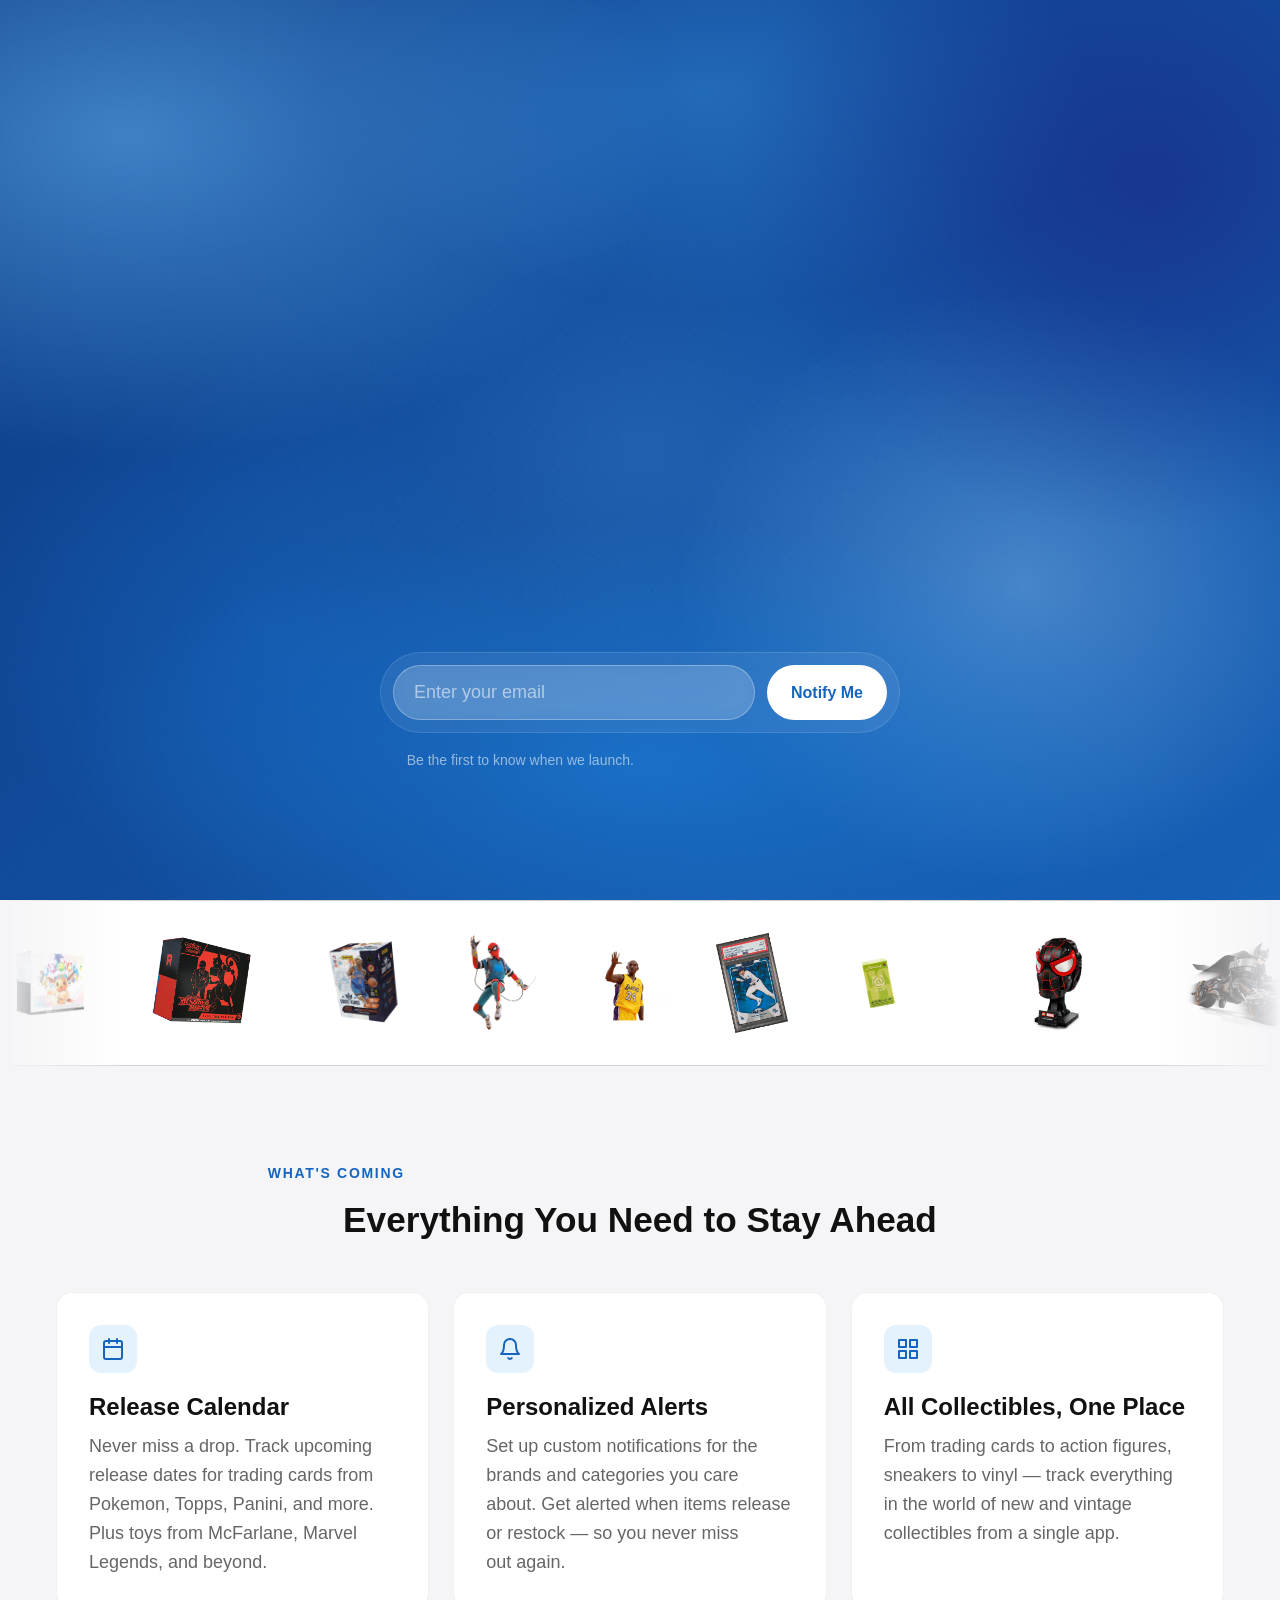
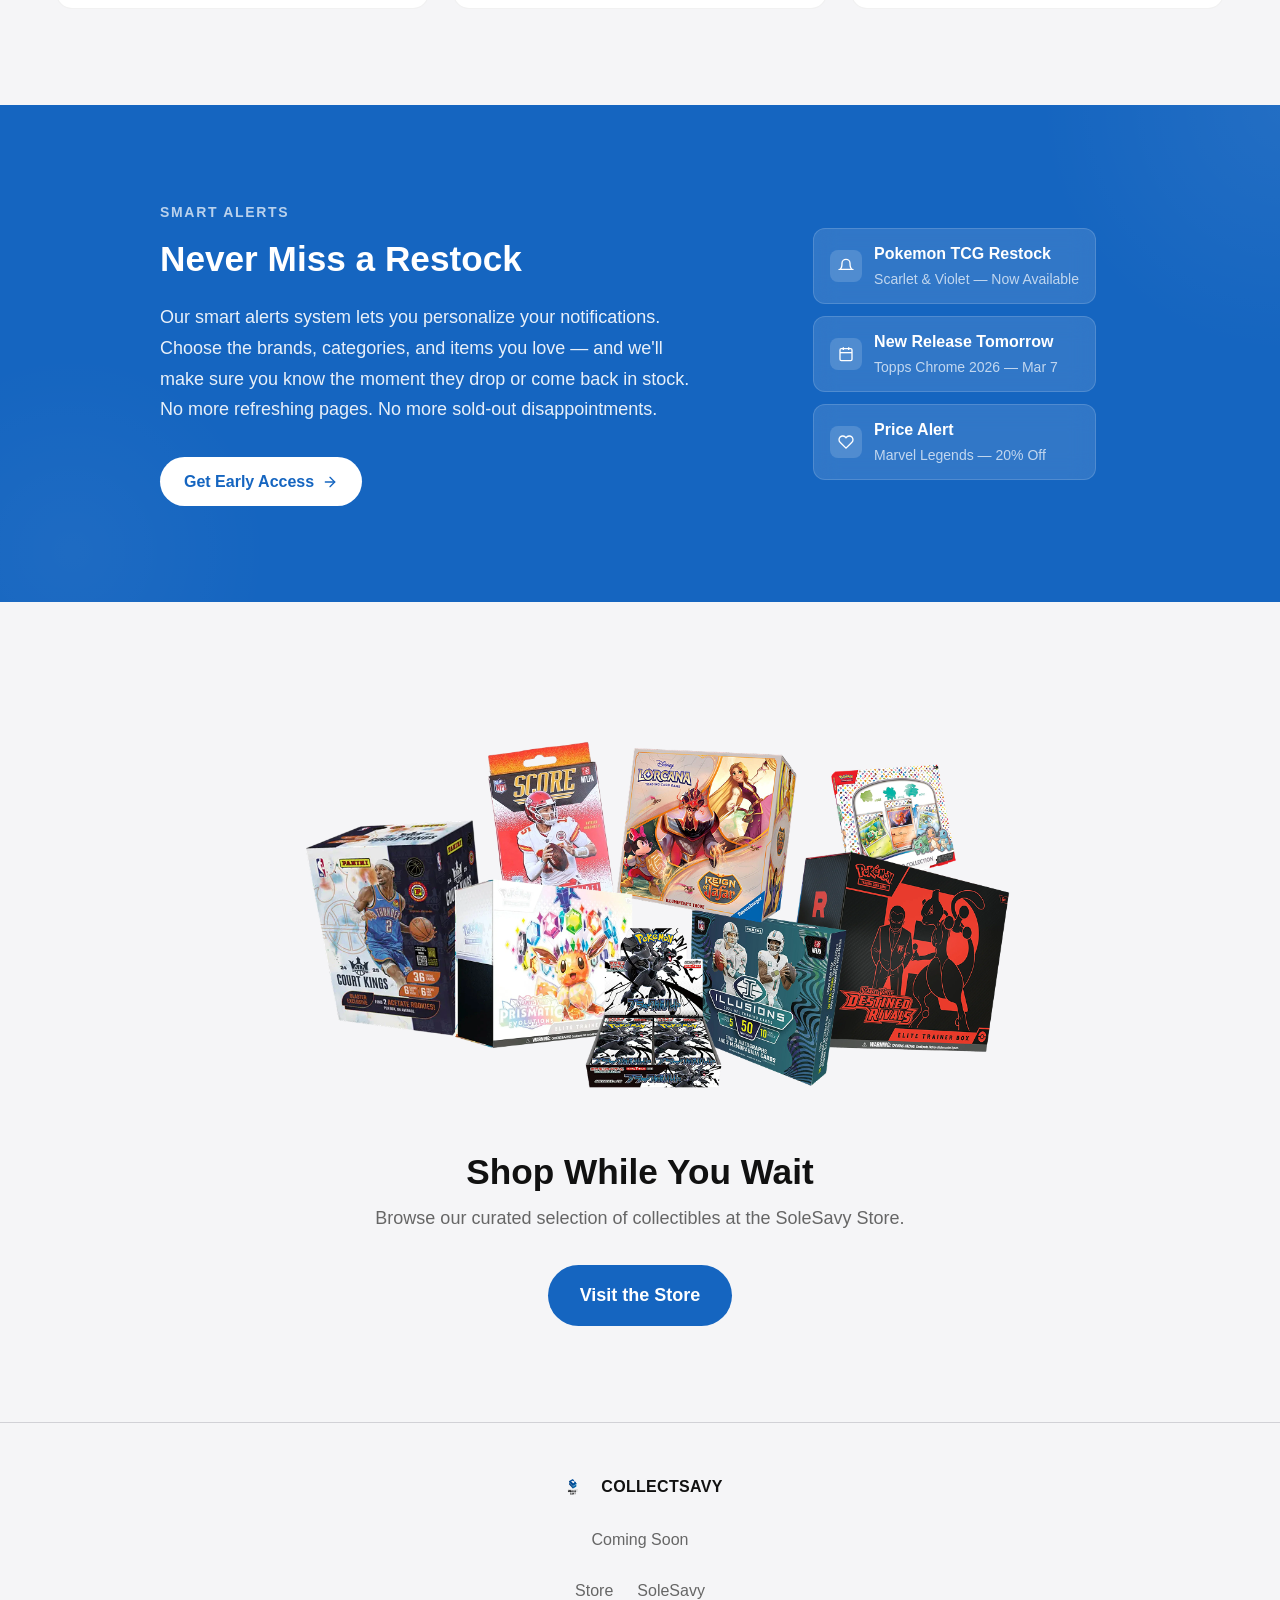
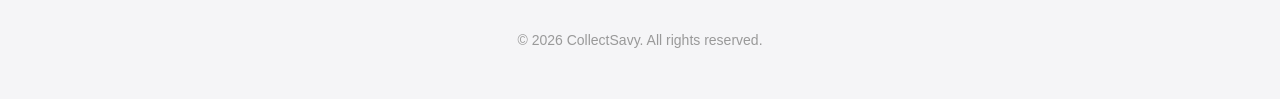
==== index.html @ 269f860b "Add files via upload" ====
<!DOCTYPE html>
<html lang="en">
<head>
<meta charset="UTF-8">
<meta name="viewport" content="width=device-width, initial-scale=1.0">
<title>CollectSavy — The Collectibles App You've Been Waiting For</title>
<meta name="description" content="Track release dates. Get restock alerts. Never miss a drop. CollectSavy is coming soon — the ultimate app for Pokemon cards, sports cards, toys, and more.">
<meta property="og:title" content="CollectSavy — Coming Soon">
<meta property="og:description" content="Track release dates. Get restock alerts. Never miss a drop. The collectibles app you've been waiting for.">
<meta property="og:type" content="website">

<!-- Fonts: Clash Display (display) + Satoshi (body) from Fontshare -->
<link href="https://api.fontshare.com/v2/css?f[]=clash-display@400,500,600,700&f[]=satoshi@300,400,500,700&display=swap" rel="stylesheet">

<!-- Stylesheets -->
<link rel="stylesheet" href="./base.css">
<link rel="stylesheet" href="./style.css">
</head>
<body>
  <!-- Skip Link -->
  <a href="#main-content" class="skip-link">Skip to main content</a>

  <!-- HEADER / NAV -->
  <header class="site-header" role="banner">
    <div class="site-header__inner">
      <a href="#" class="site-header__logo" aria-label="CollectSavy Home">
        <img src="./assets/logo.png" alt="CollectSavy logo — a 3D isometric cube in blue tones" width="40" height="40">
        <span class="site-header__logo-text">CollectSavy</span>
      </a>
      <nav class="site-header__nav" aria-label="Main navigation">
        <a href="https://store.solesavy.com" target="_blank" rel="noopener noreferrer" class="site-header__link">Shop</a>
        <!-- Dark mode toggle (hidden for now)
        <button class="theme-toggle" data-theme-toggle aria-label="Switch to dark mode">
          <svg width="20" height="20" viewBox="0 0 24 24" fill="none" stroke="currentColor" stroke-width="2"><path d="M21 12.79A9 9 0 1 1 11.21 3 7 7 0 0 0 21 12.79z"/></svg>
        </button>
        -->
      </nav>
    </div>
  </header>

  <main id="main-content">

    <!-- HERO SECTION -->
    <section class="hero" id="hero">
      <div class="hero__bg" aria-hidden="true"></div>
      <div class="hero__grid" aria-hidden="true"></div>

      <div class="hero__content">
        <!-- Notification alert -->
        <div class="hero__notif fade-in">
          <div class="hero__notif-icon" aria-hidden="true">
            <svg viewBox="0 0 24 24" fill="none" stroke="currentColor" stroke-width="2" stroke-linecap="round" stroke-linejoin="round"><path d="M18 8A6 6 0 0 0 6 8c0 7-3 9-3 9h18s-3-2-3-9"/><path d="M13.73 21a2 2 0 0 1-3.46 0"/></svg>
          </div>
          <div class="hero__notif-text">
            <span class="hero__notif-label">Restock Alert</span>
            <span class="hero__notif-msg">Restock: Prismatic Elite Trainer Box - $69.99</span>
          </div>
        </div>

        <img src="./assets/collecticon-white.png" alt="CollectSavy" class="hero__logo fade-in">
        <h1 class="hero__title fade-in">The Collectibles App You've Been Waiting For</h1>
        <p class="hero__subtitle fade-in">Track release dates. Get restock alerts. Never miss a drop. CollectSavy is coming soon.</p>

        <div class="hero__form-wrapper">
          <form id="signup-form" class="hero__form" method="POST" action="https://solesavy.activehosted.com/proc.php" novalidate>
            <input type="hidden" name="u" value="69AB321D6FF3D">
            <input type="hidden" name="f" value="105">
            <input type="hidden" name="s">
            <input type="hidden" name="c" value="0">
            <input type="hidden" name="m" value="0">
            <input type="hidden" name="act" value="sub">
            <input type="hidden" name="v" value="2">
            <input type="hidden" name="or" value="d41d193e-789c-421d-a49d-321ea3308400">
            <label for="email-input" class="sr-only">Email address</label>
            <input
              type="text"
              id="email-input"
              name="email"
              class="hero__input"
              placeholder="Enter your email"
              required
              autocomplete="email"
              aria-describedby="email-error"
            >
            <button type="submit" class="btn btn--primary">Notify Me</button>
          </form>
        </div>

        <div class="hero__error" id="email-error" role="alert" aria-live="polite"></div>
        <div class="hero__success" role="status" aria-live="polite">You're on the list! We'll let you know when CollectSavy launches.</div>

        <p class="hero__note">Be the first to know when we launch.</p>
      </div>
    </section>

    <!-- PRODUCT MARQUEE -->
    <div class="marquee" aria-hidden="true">
      <div class="marquee__track">
        <img src="./assets/product-1.png" alt="" class="marquee__item">
        <img src="./assets/product-2.png" alt="" class="marquee__item">
        <img src="./assets/product-3.png" alt="" class="marquee__item">
        <img src="./assets/product-4.png" alt="" class="marquee__item">
        <img src="./assets/product-5.png" alt="" class="marquee__item">
        <img src="./assets/product-6.png" alt="" class="marquee__item">
        <img src="./assets/product-7.png" alt="" class="marquee__item">
        <img src="./assets/product-8.png" alt="" class="marquee__item">
        <img src="./assets/product-9.png" alt="" class="marquee__item">
        <img src="./assets/product-10.png" alt="" class="marquee__item">
        <img src="./assets/product-11.png" alt="" class="marquee__item">
        <img src="./assets/product-12.png" alt="" class="marquee__item">
        <!-- Duplicate for seamless loop -->
        <img src="./assets/product-1.png" alt="" class="marquee__item">
        <img src="./assets/product-2.png" alt="" class="marquee__item">
        <img src="./assets/product-3.png" alt="" class="marquee__item">
        <img src="./assets/product-4.png" alt="" class="marquee__item">
        <img src="./assets/product-5.png" alt="" class="marquee__item">
        <img src="./assets/product-6.png" alt="" class="marquee__item">
        <img src="./assets/product-7.png" alt="" class="marquee__item">
        <img src="./assets/product-8.png" alt="" class="marquee__item">
        <img src="./assets/product-9.png" alt="" class="marquee__item">
        <img src="./assets/product-10.png" alt="" class="marquee__item">
        <img src="./assets/product-11.png" alt="" class="marquee__item">
        <img src="./assets/product-12.png" alt="" class="marquee__item">
      </div>
    </div>

    <!-- FEATURES SECTION -->
    <section class="features" aria-labelledby="features-heading">
      <div class="container">
        <p class="section-label fade-in">What's Coming</p>
        <h2 id="features-heading" class="section-heading fade-in">Everything You Need to Stay Ahead</h2>

        <div class="features__grid">
          <!-- Card 1: Release Calendar -->
          <article class="feature-card fade-in">
            <div class="feature-card__icon" aria-hidden="true">
              <svg viewBox="0 0 24 24" fill="none" stroke="currentColor" stroke-width="2" stroke-linecap="round" stroke-linejoin="round">
                <rect x="3" y="4" width="18" height="18" rx="2" ry="2"/>
                <line x1="16" y1="2" x2="16" y2="6"/>
                <line x1="8" y1="2" x2="8" y2="6"/>
                <line x1="3" y1="10" x2="21" y2="10"/>
              </svg>
            </div>
            <h3 class="feature-card__title">Release Calendar</h3>
            <p class="feature-card__desc">Never miss a drop. Track upcoming release dates for trading cards from Pokemon, Topps, Panini, and more. Plus toys from McFarlane, Marvel Legends, and beyond.</p>
          </article>

          <!-- Card 2: Personalized Alerts -->
          <article class="feature-card fade-in">
            <div class="feature-card__icon" aria-hidden="true">
              <svg viewBox="0 0 24 24" fill="none" stroke="currentColor" stroke-width="2" stroke-linecap="round" stroke-linejoin="round">
                <path d="M18 8A6 6 0 0 0 6 8c0 7-3 9-3 9h18s-3-2-3-9"/>
                <path d="M13.73 21a2 2 0 0 1-3.46 0"/>
              </svg>
            </div>
            <h3 class="feature-card__title">Personalized Alerts</h3>
            <p class="feature-card__desc">Set up custom notifications for the brands and categories you care about. Get alerted when items release or restock — so you never miss out again.</p>
          </article>

          <!-- Card 3: All Collectibles, One Place -->
          <article class="feature-card fade-in">
            <div class="feature-card__icon" aria-hidden="true">
              <svg viewBox="0 0 24 24" fill="none" stroke="currentColor" stroke-width="2" stroke-linecap="round" stroke-linejoin="round">
                <rect x="3" y="3" width="7" height="7"/>
                <rect x="14" y="3" width="7" height="7"/>
                <rect x="14" y="14" width="7" height="7"/>
                <rect x="3" y="14" width="7" height="7"/>
              </svg>
            </div>
            <h3 class="feature-card__title">All Collectibles, One Place</h3>
            <p class="feature-card__desc">From trading cards to action figures, sneakers to vinyl — track everything in the world of new and vintage collectibles from a single app.</p>
          </article>
        </div>
      </div>
    </section>

    <!-- ALERTS SPOTLIGHT SECTION -->
    <section class="spotlight fade-in" aria-labelledby="spotlight-heading">
      <div class="spotlight__inner">
        <div class="spotlight__content">
          <p class="spotlight__label">Smart Alerts</p>
          <h2 id="spotlight-heading" class="spotlight__heading">Never Miss a Restock</h2>
          <p class="spotlight__body">Our smart alerts system lets you personalize your notifications. Choose the brands, categories, and items you love — and we'll make sure you know the moment they drop or come back in stock. No more refreshing pages. No more sold-out disappointments.</p>
          <a href="#hero" class="spotlight__cta">
            Get Early Access
            <svg width="16" height="16" viewBox="0 0 24 24" fill="none" stroke="currentColor" stroke-width="2" stroke-linecap="round" stroke-linejoin="round"><line x1="5" y1="12" x2="19" y2="12"/><polyline points="12 5 19 12 12 19"/></svg>
          </a>
        </div>
        <div class="spotlight__visual" aria-hidden="true">
          <div class="notif-card">
            <div class="notif-card__icon">
              <svg viewBox="0 0 24 24" fill="none" stroke="currentColor" stroke-width="2"><path d="M18 8A6 6 0 0 0 6 8c0 7-3 9-3 9h18s-3-2-3-9"/></svg>
            </div>
            <div class="notif-card__text">
              <span class="notif-card__title">Pokemon TCG Restock</span>
              <span class="notif-card__sub">Scarlet &amp; Violet — Now Available</span>
            </div>
          </div>
          <div class="notif-card">
            <div class="notif-card__icon">
              <svg viewBox="0 0 24 24" fill="none" stroke="currentColor" stroke-width="2"><rect x="3" y="4" width="18" height="18" rx="2" ry="2"/><line x1="16" y1="2" x2="16" y2="6"/><line x1="8" y1="2" x2="8" y2="6"/><line x1="3" y1="10" x2="21" y2="10"/></svg>
            </div>
            <div class="notif-card__text">
              <span class="notif-card__title">New Release Tomorrow</span>
              <span class="notif-card__sub">Topps Chrome 2026 — Mar 7</span>
            </div>
          </div>
          <div class="notif-card">
            <div class="notif-card__icon">
              <svg viewBox="0 0 24 24" fill="none" stroke="currentColor" stroke-width="2"><path d="M20.84 4.61a5.5 5.5 0 0 0-7.78 0L12 5.67l-1.06-1.06a5.5 5.5 0 0 0-7.78 7.78l1.06 1.06L12 21.23l7.78-7.78 1.06-1.06a5.5 5.5 0 0 0 0-7.78z"/></svg>
            </div>
            <div class="notif-card__text">
              <span class="notif-card__title">Price Alert</span>
              <span class="notif-card__sub">Marvel Legends — 20% Off</span>
            </div>
          </div>
        </div>
      </div>
    </section>

    <!-- SHOP CTA SECTION -->
    <section class="shop-cta fade-in" aria-labelledby="shop-heading">
      <div class="container container--narrow">
        <img src="./assets/shop-preview.png" alt="A collection of popular collectibles including Pokemon, Panini, Disney Lorcana, and more" class="shop-cta__image fade-in">
        <h2 id="shop-heading" class="shop-cta__heading">Shop While You Wait</h2>
        <p class="shop-cta__text">Browse our curated selection of collectibles at the SoleSavy Store.</p>
        <a href="https://store.solesavy.com" target="_blank" rel="noopener noreferrer" class="btn btn--primary btn--large">Visit the Store</a>
      </div>
    </section>

  </main>

  <!-- FOOTER -->
  <footer class="site-footer" role="contentinfo">
    <div class="site-footer__inner">
      <div class="site-footer__logo">
        <img src="./assets/logo.png" alt="" width="32" height="32" aria-hidden="true">
        <span class="site-footer__logo-text">CollectSavy</span>
      </div>
      <p class="site-footer__tagline">Coming Soon</p>
      <nav aria-label="Footer navigation">
        <ul class="site-footer__links" role="list">
          <li><a href="https://store.solesavy.com" target="_blank" rel="noopener noreferrer">Store</a></li>
          <li><a href="https://solesavy.com" target="_blank" rel="noopener noreferrer">SoleSavy</a></li>
        </ul>
      </nav>
      <div class="site-footer__bottom">
        <span>&copy; 2026 CollectSavy. All rights reserved.</span>

      </div>
    </div>
  </footer>

  <script src="./app.js" defer></script>
</body>
</html>
---- base.css ----
/* base.css — CollectSavy */
*, *::before, *::after { box-sizing: border-box; margin: 0; padding: 0; }

html {
  -moz-text-size-adjust: none;
  -webkit-text-size-adjust: none;
  text-size-adjust: none;
  -webkit-font-smoothing: antialiased;
  -moz-osx-font-smoothing: grayscale;
  text-rendering: optimizeLegibility;
  scroll-behavior: smooth;
  hanging-punctuation: first last;
  scroll-padding-top: var(--space-16);
}

body {
  min-height: 100dvh;
  line-height: 1.6;
  font-family: var(--font-body, sans-serif);
  font-size: var(--text-base);
  color: var(--color-text);
  background-color: var(--color-bg);
}

img, picture, video, canvas, svg { display: block; max-width: 100%; height: auto; }
ul[role="list"], ol[role="list"] { list-style: none; }
input, button, textarea, select { font: inherit; color: inherit; }

h1, h2, h3, h4, h5, h6 { text-wrap: balance; line-height: 1.15; }
p, li, figcaption { text-wrap: pretty; max-width: 72ch; }

::selection {
  background: oklch(from var(--color-primary) l c h / 0.25);
  color: var(--color-text);
}

:focus-visible {
  outline: 2px solid var(--color-primary);
  outline-offset: 3px;
  border-radius: var(--radius-sm);
}

@media (prefers-reduced-motion: reduce) {
  *, *::before, *::after {
    animation-duration: 0.01ms !important;
    animation-iteration-count: 1 !important;
    transition-duration: 0.01ms !important;
    scroll-behavior: auto !important;
  }
}

button { cursor: pointer; background: none; border: none; }
table { border-collapse: collapse; width: 100%; }

a, button, [role="button"], [role="link"], input, textarea, select {
  transition: color var(--transition-interactive),
              background var(--transition-interactive),
              border-color var(--transition-interactive),
              box-shadow var(--transition-interactive);
}

.sr-only {
  position: absolute; width: 1px; height: 1px; padding: 0; margin: -1px;
  overflow: hidden; clip: rect(0, 0, 0, 0); white-space: nowrap; border-width: 0;
}
---- style.css ----
/* style.css — CollectSavy Landing Page
   Art direction: Collectibles tracking app → premium launch, anticipation, community energy
   Palette: cool blue accent (#1565C0) on clean light gray (#F5F5F7)
   Typography: Clash Display (geometric display) + Satoshi (modernist body)
   Density: spacious (landing page) */

/* ===== DESIGN TOKENS ===== */
:root {
  /* Type Scale */
  --text-xs:   clamp(0.75rem,  0.7rem  + 0.25vw, 0.875rem);
  --text-sm:   clamp(0.875rem, 0.8rem  + 0.35vw, 1rem);
  --text-base: clamp(1rem,     0.95rem + 0.25vw, 1.125rem);
  --text-lg:   clamp(1.125rem, 1rem    + 0.75vw, 1.5rem);
  --text-xl:   clamp(1.5rem,   1.2rem  + 1.25vw, 2.25rem);
  --text-2xl:  clamp(2rem,     1.2rem  + 2.5vw,  3.5rem);
  --text-3xl:  clamp(2.5rem,   1rem    + 4vw,    5rem);
  --text-hero: clamp(3rem,     0.5rem  + 7vw,    8rem);

  /* Spacing */
  --space-1:  0.25rem;
  --space-2:  0.5rem;
  --space-3:  0.75rem;
  --space-4:  1rem;
  --space-5:  1.25rem;
  --space-6:  1.5rem;
  --space-8:  2rem;
  --space-10: 2.5rem;
  --space-12: 3rem;
  --space-16: 4rem;
  --space-20: 5rem;
  --space-24: 6rem;
  --space-32: 8rem;

  /* Fonts */
  --font-display: 'Clash Display', 'Arial Black', sans-serif;
  --font-body: 'Satoshi', 'Helvetica Neue', sans-serif;

  /* Radius */
  --radius-sm: 0.375rem;
  --radius-md: 0.5rem;
  --radius-lg: 0.75rem;
  --radius-xl: 1rem;
  --radius-full: 9999px;

  /* Transitions */
  --transition-interactive: 180ms cubic-bezier(0.16, 1, 0.3, 1);

  /* Content widths */
  --content-narrow: 640px;
  --content-default: 960px;
  --content-wide: 1200px;
  --content-full: 100%;
}

/* ===== LIGHT MODE ===== */
:root, [data-theme="light"] {
  --color-bg:             #F5F5F7;
  --color-surface:        #FFFFFF;
  --color-surface-2:      #FAFAFA;
  --color-surface-offset: #EFEFEF;
  --color-surface-offset-2: #E8E8EA;
  --color-surface-dynamic: #DDDDE0;
  --color-divider:        #D1D1D6;
  --color-border:         #C7C7CC;

  --color-text:           #111111;
  --color-text-muted:     #666666;
  --color-text-faint:     #999999;
  --color-text-inverse:   #FFFFFF;

  --color-primary:        #1565C0;
  --color-primary-hover:  #0D47A1;
  --color-primary-active: #0A3A85;
  --color-primary-highlight: #E3F2FD;

  --color-error:          #D32F2F;
  --color-error-hover:    #B71C1C;
  --color-error-active:   #8B0000;
  --color-error-highlight: #FFEBEE;

  --color-success:        #2E7D32;
  --color-success-hover:  #1B5E20;
  --color-success-active: #0D3E12;
  --color-success-highlight: #E8F5E9;

  --color-warning:        #F57F17;
  --color-warning-hover:  #E65100;
  --color-warning-active: #BF360C;
  --color-warning-highlight: #FFF8E1;

  --shadow-sm: 0 1px 2px oklch(0.2 0.005 260 / 0.06);
  --shadow-md: 0 4px 12px oklch(0.2 0.005 260 / 0.08);
  --shadow-lg: 0 12px 32px oklch(0.2 0.005 260 / 0.12);
}

/* ===== DARK MODE ===== */
[data-theme="dark"] {
  --color-bg:             #121212;
  --color-surface:        #1E1E1E;
  --color-surface-2:      #252525;
  --color-surface-offset: #1A1A1A;
  --color-surface-offset-2: #2A2A2A;
  --color-surface-dynamic: #333333;
  --color-divider:        #2E2E2E;
  --color-border:         #3A3A3A;

  --color-text:           #E0E0E0;
  --color-text-muted:     #9E9E9E;
  --color-text-faint:     #6B6B6B;
  --color-text-inverse:   #121212;

  --color-primary:        #42A5F5;
  --color-primary-hover:  #64B5F6;
  --color-primary-active: #2196F3;
  --color-primary-highlight: #1A2B3D;

  --color-error:          #EF5350;
  --color-error-hover:    #E53935;
  --color-error-active:   #C62828;
  --color-error-highlight: #3D1A1A;

  --color-success:        #66BB6A;
  --color-success-hover:  #4CAF50;
  --color-success-active: #388E3C;
  --color-success-highlight: #1A3D1A;

  --color-warning:        #FFB74D;
  --color-warning-hover:  #FFA726;
  --color-warning-active: #FF9800;
  --color-warning-highlight: #3D2E1A;

  --shadow-sm: 0 1px 2px oklch(0 0 0 / 0.2);
  --shadow-md: 0 4px 12px oklch(0 0 0 / 0.3);
  --shadow-lg: 0 12px 32px oklch(0 0 0 / 0.4);
}

@media (prefers-color-scheme: dark) {
  :root:not([data-theme]) {
    --color-bg:             #121212;
    --color-surface:        #1E1E1E;
    --color-surface-2:      #252525;
    --color-surface-offset: #1A1A1A;
    --color-surface-offset-2: #2A2A2A;
    --color-surface-dynamic: #333333;
    --color-divider:        #2E2E2E;
    --color-border:         #3A3A3A;
    --color-text:           #E0E0E0;
    --color-text-muted:     #9E9E9E;
    --color-text-faint:     #6B6B6B;
    --color-text-inverse:   #121212;
    --color-primary:        #42A5F5;
    --color-primary-hover:  #64B5F6;
    --color-primary-active: #2196F3;
    --color-primary-highlight: #1A2B3D;
    --color-error:          #EF5350;
    --color-success:        #66BB6A;
    --color-warning:        #FFB74D;
    --shadow-sm: 0 1px 2px oklch(0 0 0 / 0.2);
    --shadow-md: 0 4px 12px oklch(0 0 0 / 0.3);
    --shadow-lg: 0 12px 32px oklch(0 0 0 / 0.4);
  }
}

/* ===== LAYOUT ===== */
.container {
  max-width: var(--content-wide);
  margin-inline: auto;
  padding-inline: var(--space-4);
}

.container--narrow {
  max-width: var(--content-default);
}

/* ===== HEADER ===== */
.site-header {
  position: fixed;
  top: 0;
  left: 0;
  right: 0;
  z-index: 50;
  background: oklch(from var(--color-bg) l c h / 0.85);
  backdrop-filter: blur(16px);
  -webkit-backdrop-filter: blur(16px);
  border-bottom: 1px solid transparent;
  transform: translateY(-100%);
  opacity: 0;
  transition: transform 0.4s cubic-bezier(0.16, 1, 0.3, 1),
              opacity 0.4s cubic-bezier(0.16, 1, 0.3, 1),
              border-color 0.3s cubic-bezier(0.16, 1, 0.3, 1),
              box-shadow 0.3s cubic-bezier(0.16, 1, 0.3, 1);
}

.site-header--visible {
  transform: translateY(0);
  opacity: 1;
}

.site-header--scrolled {
  border-bottom-color: var(--color-divider);
  box-shadow: var(--shadow-sm);
}

.site-header__inner {
  display: flex;
  align-items: center;
  justify-content: space-between;
  padding: var(--space-4) var(--space-4);
  max-width: var(--content-wide);
  margin-inline: auto;
}

.site-header__logo {
  display: flex;
  align-items: center;
  gap: var(--space-3);
  text-decoration: none;
  color: var(--color-text);
}

.site-header__logo img {
  width: 40px;
  height: 40px;
  object-fit: contain;
}

.site-header__logo-text {
  font-family: var(--font-display);
  font-weight: 700;
  font-size: var(--text-sm);
  letter-spacing: 0.02em;
  text-transform: uppercase;
}

.site-header__nav {
  display: flex;
  align-items: center;
  gap: var(--space-6);
}

.site-header__link {
  font-family: var(--font-body);
  font-size: var(--text-sm);
  font-weight: 500;
  color: var(--color-text-muted);
  text-decoration: none;
  padding: var(--space-2) var(--space-3);
  border-radius: var(--radius-md);
  transition: color var(--transition-interactive),
              background var(--transition-interactive);
}

.site-header__link:hover {
  color: var(--color-text);
  background: var(--color-surface-offset);
}

.theme-toggle {
  display: flex;
  align-items: center;
  justify-content: center;
  width: 40px;
  height: 40px;
  border-radius: var(--radius-full);
  color: var(--color-text-muted);
  transition: color var(--transition-interactive),
              background var(--transition-interactive);
}

.theme-toggle:hover {
  color: var(--color-text);
  background: var(--color-surface-offset);
}

/* ===== HERO ===== */
.hero {
  position: relative;
  padding: clamp(var(--space-16), 10vw, var(--space-32)) var(--space-4);
  text-align: center;
  overflow: hidden;
  /* Layer 1: Animated gradient base */
  background: linear-gradient(135deg,
    #0A3A85 0%,
    #1565C0 20%,
    #1E88E5 40%,
    #0D47A1 60%,
    #1A237E 80%,
    #0A3A85 100%);
  background-size: 600% 600%;
  animation: hero-gradient-shift 15s ease infinite;
}

@keyframes hero-gradient-shift {
  0%   { background-position: 0% 50%; }
  25%  { background-position: 50% 0%; }
  50%  { background-position: 100% 50%; }
  75%  { background-position: 50% 100%; }
  100% { background-position: 0% 50%; }
}

.hero__bg {
  position: absolute;
  inset: 0;
  z-index: 0;
  overflow: hidden;
}

/* Layer 2: Mesh gradient blobs */
.hero__bg::before {
  content: '';
  position: absolute;
  inset: 0;
  background:
    radial-gradient(ellipse 65% 55% at 10% 15%, rgba(100, 181, 246, 0.55) 0%, transparent 65%),
    radial-gradient(ellipse 50% 60% at 90% 20%, rgba(26, 35, 126, 0.6) 0%, transparent 65%),
    radial-gradient(ellipse 75% 45% at 50% 85%, rgba(30, 136, 229, 0.5) 0%, transparent 60%),
    radial-gradient(ellipse 45% 55% at 80% 65%, rgba(144, 202, 249, 0.4) 0%, transparent 60%),
    radial-gradient(ellipse 40% 50% at 20% 70%, rgba(21, 101, 192, 0.45) 0%, transparent 55%),
    radial-gradient(ellipse 50% 40% at 55% 10%, rgba(66, 165, 245, 0.35) 0%, transparent 60%);
}

/* Layer 3: Noise/grain texture */
.hero__bg::after {
  content: '';
  position: absolute;
  inset: 0;
  background-image: url("data:image/svg+xml,%3Csvg viewBox='0 0 256 256' xmlns='http://www.w3.org/2000/svg'%3E%3Cfilter id='n'%3E%3CfeTurbulence type='fractalNoise' baseFrequency='0.85' numOctaves='4' stitchTiles='stitch'/%3E%3C/filter%3E%3Crect width='100%25' height='100%25' filter='url(%23n)' opacity='1'/%3E%3C/svg%3E");
  background-size: 180px 180px;
  opacity: 0.035;
  mix-blend-mode: overlay;
}

/* Layer 4: Subtle geometric dot grid */
.hero__grid {
  position: absolute;
  inset: 0;
  z-index: 0;
  background-image: radial-gradient(circle, rgba(255, 255, 255, 0.07) 1px, transparent 1px);
  background-size: 32px 32px;
  mask-image: radial-gradient(ellipse 80% 70% at 50% 50%, black 20%, transparent 70%);
  -webkit-mask-image: radial-gradient(ellipse 80% 70% at 50% 50%, black 20%, transparent 70%);
}

.hero__content {
  position: relative;
  z-index: 1;
  max-width: 800px;
  margin-inline: auto;
}

/* Central light bloom behind content */
.hero__content::before {
  content: '';
  position: absolute;
  width: 120%;
  height: 120%;
  top: 50%;
  left: 50%;
  transform: translate(-50%, -50%);
  background: radial-gradient(
    ellipse at center,
    rgba(100, 181, 246, 0.18) 0%,
    rgba(66, 165, 245, 0.08) 35%,
    transparent 70%
  );
  pointer-events: none;
  z-index: -1;
}

.hero__logo {
  height: 150px;
  width: auto;
  object-fit: contain;
  margin-inline: auto;
  margin-bottom: var(--space-6);
  position: relative;
  filter: drop-shadow(0 0 40px rgba(255, 255, 255, 0.3))
         drop-shadow(0 0 80px rgba(144, 202, 249, 0.25));
}

.hero__title {
  font-family: var(--font-display);
  font-size: var(--text-2xl);
  font-weight: 700;
  line-height: 1.05;
  margin-bottom: var(--space-6);
  color: #FFFFFF;
}

.hero__subtitle {
  font-family: var(--font-body);
  font-size: var(--text-lg);
  font-weight: 400;
  line-height: 1.5;
  color: rgba(255, 255, 255, 0.85);
  margin-bottom: var(--space-10);
  max-width: 600px;
  margin-inline: auto;
}

.hero__form-wrapper {
  background: rgba(255, 255, 255, 0.07);
  border: 1px solid rgba(255, 255, 255, 0.12);
  border-radius: calc(var(--radius-full) + 8px);
  padding: var(--space-3);
  max-width: 520px;
  margin-inline: auto;
  margin-bottom: var(--space-4);
  backdrop-filter: blur(12px);
  -webkit-backdrop-filter: blur(12px);
}

.hero__form {
  display: flex;
  gap: var(--space-3);
}

.hero__input {
  flex: 1;
  padding: var(--space-3) var(--space-5);
  border: 1px solid rgba(255, 255, 255, 0.3);
  border-radius: var(--radius-full);
  background: rgba(255, 255, 255, 0.15);
  font-size: var(--text-base);
  color: #FFFFFF;
  min-width: 0;
  backdrop-filter: blur(8px);
  -webkit-backdrop-filter: blur(8px);
}

.hero__input::placeholder {
  color: rgba(255, 255, 255, 0.55);
}

.hero__input:focus {
  outline: none;
  border-color: rgba(255, 255, 255, 0.6);
  box-shadow: 0 0 0 3px rgba(255, 255, 255, 0.15);
  background: rgba(255, 255, 255, 0.2);
}

.hero__input.error {
  border-color: #FF8A80;
  box-shadow: 0 0 0 3px rgba(255, 138, 128, 0.25);
}

.btn {
  display: inline-flex;
  align-items: center;
  justify-content: center;
  gap: var(--space-2);
  padding: var(--space-3) var(--space-6);
  border-radius: var(--radius-full);
  font-family: var(--font-body);
  font-size: var(--text-sm);
  font-weight: 600;
  cursor: pointer;
  text-decoration: none;
  white-space: nowrap;
  transition: background var(--transition-interactive),
              color var(--transition-interactive),
              box-shadow var(--transition-interactive),
              transform var(--transition-interactive);
}

.btn--primary {
  background: var(--color-primary);
  color: var(--color-text-inverse);
}
.btn--primary:hover {
  background: var(--color-primary-hover);
  transform: translateY(-1px);
  box-shadow: var(--shadow-md);
}
.btn--primary:active {
  background: var(--color-primary-active);
  transform: translateY(0);
  box-shadow: none;
}

/* Hero-specific button override — white on blue bg */
.hero .btn--primary {
  background: #FFFFFF;
  color: #1565C0;
  font-weight: 700;
}
.hero .btn--primary:hover {
  background: rgba(255, 255, 255, 0.92);
  box-shadow: 0 4px 20px rgba(0, 0, 0, 0.15);
}
.hero .btn--primary:active {
  background: rgba(255, 255, 255, 0.85);
}

.btn--secondary {
  background: transparent;
  color: var(--color-text);
  border: 1px solid var(--color-border);
}
.btn--secondary:hover {
  background: var(--color-surface);
  border-color: var(--color-text-muted);
  transform: translateY(-1px);
  box-shadow: var(--shadow-sm);
}
.btn--secondary:active {
  transform: translateY(0);
  box-shadow: none;
}

.btn--large {
  padding: var(--space-4) var(--space-8);
  font-size: var(--text-base);
}

.hero__note {
  font-size: var(--text-xs);
  color: rgba(255, 255, 255, 0.55);
}

/* Hero notification card */
.hero__notif {
  display: inline-flex;
  align-items: center;
  gap: var(--space-3);
  background: rgba(255, 255, 255, 0.12);
  backdrop-filter: blur(16px);
  -webkit-backdrop-filter: blur(16px);
  border: 1px solid rgba(255, 255, 255, 0.18);
  border-radius: var(--radius-lg);
  padding: var(--space-3) var(--space-5);
  margin-bottom: var(--space-8);
  animation: notif-float 3s ease-in-out infinite;
}

.hero__notif-icon {
  width: 36px;
  height: 36px;
  display: flex;
  align-items: center;
  justify-content: center;
  background: rgba(255, 255, 255, 0.15);
  border-radius: var(--radius-md);
  flex-shrink: 0;
  color: #FFFFFF;
}

.hero__notif-icon svg {
  width: 18px;
  height: 18px;
}

.hero__notif-text {
  display: flex;
  flex-direction: column;
  gap: 1px;
  text-align: left;
}

.hero__notif-label {
  font-family: var(--font-body);
  font-size: var(--text-xs);
  font-weight: 600;
  color: rgba(255, 255, 255, 0.7);
  text-transform: uppercase;
  letter-spacing: 0.05em;
}

.hero__notif-msg {
  font-family: var(--font-body);
  font-size: var(--text-sm);
  font-weight: 600;
  color: #FFFFFF;
  white-space: nowrap;
}

@keyframes notif-float {
  0%, 100% { transform: translateY(0); }
  50%      { transform: translateY(-4px); }
}

@media (max-width: 640px) {
  .hero__notif-msg {
    white-space: normal;
    font-size: var(--text-xs);
  }
}

.hero__success {
  display: none;
  padding: var(--space-4) var(--space-6);
  background: rgba(255, 255, 255, 0.15);
  color: #FFFFFF;
  border: 1px solid rgba(255, 255, 255, 0.25);
  border-radius: var(--radius-lg);
  font-size: var(--text-sm);
  font-weight: 500;
  max-width: 480px;
  margin-inline: auto;
  margin-bottom: var(--space-4);
  backdrop-filter: blur(8px);
  -webkit-backdrop-filter: blur(8px);
}

.hero__success.visible {
  display: block;
}

.hero__error {
  display: none;
  font-size: var(--text-xs);
  color: #FF8A80;
  margin-top: var(--space-1);
  max-width: 480px;
  margin-inline: auto;
  text-align: left;
}

.hero__error.visible {
  display: block;
}

/* ===== FEATURES ===== */
.features {
  padding: clamp(var(--space-12), 8vw, var(--space-24)) var(--space-4);
}

.section-label {
  font-family: var(--font-body);
  font-size: var(--text-xs);
  font-weight: 600;
  text-transform: uppercase;
  letter-spacing: 0.12em;
  color: var(--color-primary);
  margin-bottom: var(--space-4);
  text-align: center;
}

.section-heading {
  font-family: var(--font-display);
  font-size: var(--text-xl);
  font-weight: 700;
  text-align: center;
  margin-bottom: clamp(var(--space-8), 4vw, var(--space-16));
  color: var(--color-text);
}

.features__grid {
  display: grid;
  grid-template-columns: repeat(auto-fill, minmax(min(300px, 100%), 1fr));
  gap: var(--space-6);
  max-width: var(--content-wide);
  margin-inline: auto;
}

.feature-card {
  background: var(--color-surface);
  border: 1px solid oklch(from var(--color-text) l c h / 0.06);
  border-radius: var(--radius-xl);
  padding: var(--space-8);
  position: relative;
  overflow: hidden;
  transition: box-shadow var(--transition-interactive),
              transform var(--transition-interactive);
}

.feature-card::before {
  content: '';
  position: absolute;
  top: 0;
  left: 0;
  right: 0;
  height: 3px;
  background: linear-gradient(90deg, var(--color-primary), oklch(from var(--color-primary) calc(l + 0.1) c h));
  opacity: 0;
  transition: opacity var(--transition-interactive);
}

.feature-card:hover::before {
  opacity: 1;
}

.feature-card:hover {
  box-shadow: var(--shadow-md);
  transform: translateY(-2px);
}

.feature-card__icon {
  width: 48px;
  height: 48px;
  display: flex;
  align-items: center;
  justify-content: center;
  background: var(--color-primary-highlight);
  color: var(--color-primary);
  border-radius: var(--radius-lg);
  margin-bottom: var(--space-5);
}

.feature-card__icon svg {
  width: 24px;
  height: 24px;
}

.feature-card__title {
  font-family: var(--font-body);
  font-size: var(--text-lg);
  font-weight: 700;
  color: var(--color-text);
  margin-bottom: var(--space-3);
}

.feature-card__desc {
  font-size: var(--text-base);
  color: var(--color-text-muted);
  line-height: 1.6;
}

/* ===== ALERTS SPOTLIGHT ===== */
.spotlight {
  background: var(--color-primary);
  color: var(--color-text-inverse);
  padding: clamp(var(--space-12), 8vw, var(--space-24)) var(--space-4);
  position: relative;
  overflow: hidden;
}

.spotlight::before {
  content: '';
  position: absolute;
  top: -50%;
  right: -20%;
  width: 500px;
  height: 500px;
  background: radial-gradient(circle, oklch(1 0 0 / 0.06) 0%, transparent 70%);
  border-radius: 50%;
}

.spotlight::after {
  content: '';
  position: absolute;
  bottom: -30%;
  left: -10%;
  width: 400px;
  height: 400px;
  background: radial-gradient(circle, oklch(1 0 0 / 0.04) 0%, transparent 70%);
  border-radius: 50%;
}

.spotlight__inner {
  position: relative;
  z-index: 1;
  max-width: var(--content-default);
  margin-inline: auto;
  display: grid;
  grid-template-columns: 1fr;
  gap: var(--space-8);
  align-items: center;
}

@media (min-width: 768px) {
  .spotlight__inner {
    grid-template-columns: 1fr auto;
    gap: var(--space-12);
  }
}

.spotlight__label {
  font-family: var(--font-body);
  font-size: var(--text-xs);
  font-weight: 600;
  text-transform: uppercase;
  letter-spacing: 0.12em;
  opacity: 0.7;
  margin-bottom: var(--space-4);
}

.spotlight__heading {
  font-family: var(--font-display);
  font-size: var(--text-xl);
  font-weight: 700;
  margin-bottom: var(--space-6);
  line-height: 1.1;
}

.spotlight__body {
  font-size: var(--text-base);
  line-height: 1.7;
  opacity: 0.9;
  margin-bottom: var(--space-8);
  max-width: 55ch;
}

.spotlight__cta {
  display: inline-flex;
  align-items: center;
  justify-content: center;
  gap: var(--space-2);
  padding: var(--space-3) var(--space-6);
  border-radius: var(--radius-full);
  background: var(--color-text-inverse);
  color: var(--color-primary);
  font-family: var(--font-body);
  font-size: var(--text-sm);
  font-weight: 600;
  text-decoration: none;
  cursor: pointer;
  transition: background var(--transition-interactive),
              transform var(--transition-interactive),
              box-shadow var(--transition-interactive);
}

.spotlight__cta:hover {
  background: oklch(from var(--color-text-inverse) l c h / 0.92);
  transform: translateY(-1px);
  box-shadow: 0 4px 20px oklch(0 0 0 / 0.2);
}

.spotlight__cta:active {
  transform: translateY(0);
}

/* Notification mockup icons */
.spotlight__visual {
  display: none;
}

@media (min-width: 768px) {
  .spotlight__visual {
    display: flex;
    flex-direction: column;
    gap: var(--space-3);
    padding: var(--space-6);
  }
}

.notif-card {
  background: oklch(1 0 0 / 0.12);
  backdrop-filter: blur(12px);
  border: 1px solid oklch(1 0 0 / 0.15);
  border-radius: var(--radius-lg);
  padding: var(--space-3) var(--space-4);
  display: flex;
  align-items: center;
  gap: var(--space-3);
  min-width: 260px;
  font-size: var(--text-sm);
  font-weight: 500;
}

.notif-card__icon {
  width: 32px;
  height: 32px;
  display: flex;
  align-items: center;
  justify-content: center;
  background: oklch(1 0 0 / 0.15);
  border-radius: var(--radius-md);
  flex-shrink: 0;
}

.notif-card__icon svg {
  width: 16px;
  height: 16px;
}

.notif-card__text {
  display: flex;
  flex-direction: column;
  gap: 2px;
}

.notif-card__title {
  font-weight: 600;
  font-size: var(--text-sm);
}

.notif-card__sub {
  font-size: var(--text-xs);
  opacity: 0.7;
}

/* ===== SHOP CTA ===== */
.shop-cta {
  padding: clamp(var(--space-12), 8vw, var(--space-24)) var(--space-4);
  text-align: center;
}

.shop-cta__image {
  max-width: 800px;
  width: 100%;
  height: auto;
  margin-inline: auto;
  margin-bottom: var(--space-8);
  display: block;
}

.shop-cta__heading {
  font-family: var(--font-display);
  font-size: var(--text-xl);
  font-weight: 700;
  color: var(--color-text);
  margin-bottom: var(--space-3);
}

.shop-cta__text {
  font-size: var(--text-base);
  color: var(--color-text-muted);
  margin-bottom: var(--space-8);
  margin-inline: auto;
}

/* ===== FOOTER ===== */
.site-footer {
  border-top: 1px solid var(--color-divider);
  padding: var(--space-12) var(--space-4);
}

.site-footer__inner {
  max-width: var(--content-wide);
  margin-inline: auto;
  display: flex;
  flex-direction: column;
  align-items: center;
  gap: var(--space-6);
  text-align: center;
}

.site-footer__logo {
  display: flex;
  align-items: center;
  gap: var(--space-3);
}

.site-footer__logo img {
  width: 32px;
  height: 32px;
  object-fit: contain;
}

.site-footer__logo-text {
  font-family: var(--font-display);
  font-weight: 700;
  font-size: var(--text-sm);
  letter-spacing: 0.02em;
  text-transform: uppercase;
  color: var(--color-text);
}

.site-footer__tagline {
  font-size: var(--text-sm);
  color: var(--color-text-muted);
  font-weight: 500;
}

.site-footer__links {
  display: flex;
  gap: var(--space-6);
  list-style: none;
}

.site-footer__links a {
  font-size: var(--text-sm);
  color: var(--color-text-muted);
  text-decoration: none;
  transition: color var(--transition-interactive);
}

.site-footer__links a:hover {
  color: var(--color-text);
}

.site-footer__bottom {
  display: flex;
  flex-direction: column;
  align-items: center;
  gap: var(--space-2);
  font-size: var(--text-xs);
  color: var(--color-text-faint);
}

.site-footer__bottom a {
  color: var(--color-text-faint);
  text-decoration: underline;
  text-underline-offset: 2px;
  transition: color var(--transition-interactive);
}

.site-footer__bottom a:hover {
  color: var(--color-text-muted);
}



/* ===== PRODUCT MARQUEE ===== */
.marquee {
  padding: var(--space-8) 0;
  overflow: hidden;
  mask-image: linear-gradient(
    to right,
    transparent 0%,
    black 10%,
    black 90%,
    transparent 100%
  );
  -webkit-mask-image: linear-gradient(
    to right,
    transparent 0%,
    black 10%,
    black 90%,
    transparent 100%
  );
  background: var(--color-surface);
  border-top: 1px solid var(--color-divider);
  border-bottom: 1px solid var(--color-divider);
}

.marquee__track {
  display: flex;
  align-items: center;
  gap: var(--space-10);
  width: max-content;
  animation: marquee-scroll 40s linear infinite;
}

.marquee__item {
  height: 100px;
  width: auto;
  object-fit: contain;
  flex-shrink: 0;
}

@keyframes marquee-scroll {
  0% { transform: translateX(0); }
  100% { transform: translateX(-50%); }
}

@media (prefers-reduced-motion: reduce) {
  .marquee__track {
    animation: none;
  }
}

@media (max-width: 640px) {
  .marquee__item {
    height: 70px;
  }
  .marquee__track {
    gap: var(--space-6);
  }
}

/* ===== SCROLL ANIMATIONS ===== */
.fade-in {
  opacity: 1;
}

@supports (animation-timeline: scroll()) {
  .fade-in {
    opacity: 0;
    animation: reveal-fade linear both;
    animation-timeline: view();
    animation-range: entry 0% entry 100%;
  }
}

@keyframes reveal-fade {
  to { opacity: 1; }
}

.reveal-up {
  opacity: 1;
}

@supports (animation-timeline: scroll()) {
  .reveal-up {
    clip-path: inset(100% 0 0 0);
    animation: reveal-clip linear both;
    animation-timeline: view();
    animation-range: entry 0% entry 80%;
  }
}

@keyframes reveal-clip {
  to { clip-path: inset(0 0 0 0); }
}

/* ===== RESPONSIVE ===== */
@media (max-width: 640px) {
  .hero__form {
    flex-direction: column;
  }

  .hero__form .btn {
    width: 100%;
  }

  .hero__form-wrapper {
    border-radius: var(--radius-xl);
  }

  .site-header__logo-text {
    display: none;
  }

  .feature-card {
    padding: var(--space-6);
  }

  .spotlight__heading {
    font-size: var(--text-xl);
  }
}

@media (max-width: 480px) {
  .site-header__nav {
    gap: var(--space-3);
  }
}

/* ===== SKIP LINK ===== */
.skip-link {
  position: absolute;
  top: -100%;
  left: var(--space-4);
  z-index: 100;
  padding: var(--space-2) var(--space-4);
  background: var(--color-primary);
  color: var(--color-text-inverse);
  border-radius: var(--radius-md);
  font-size: var(--text-sm);
  font-weight: 600;
  text-decoration: none;
}

.skip-link:focus {
  top: var(--space-2);
}
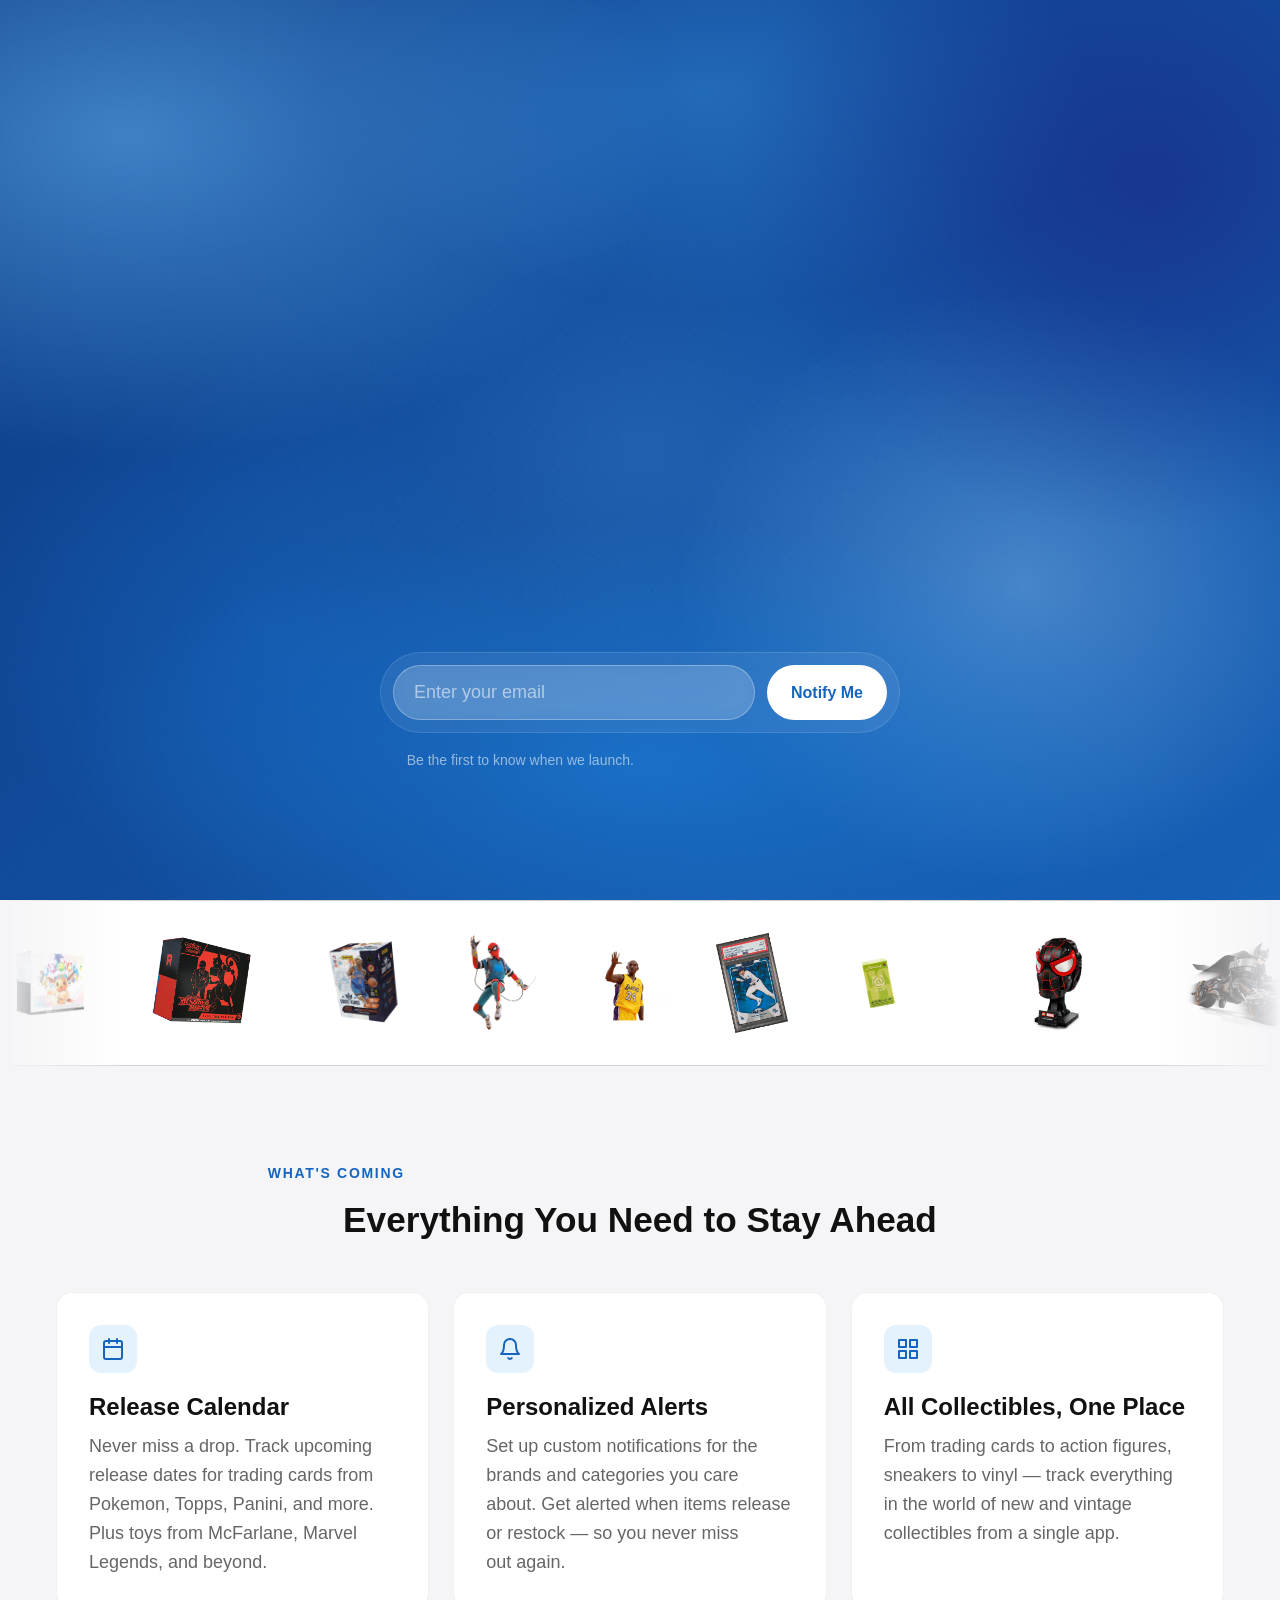
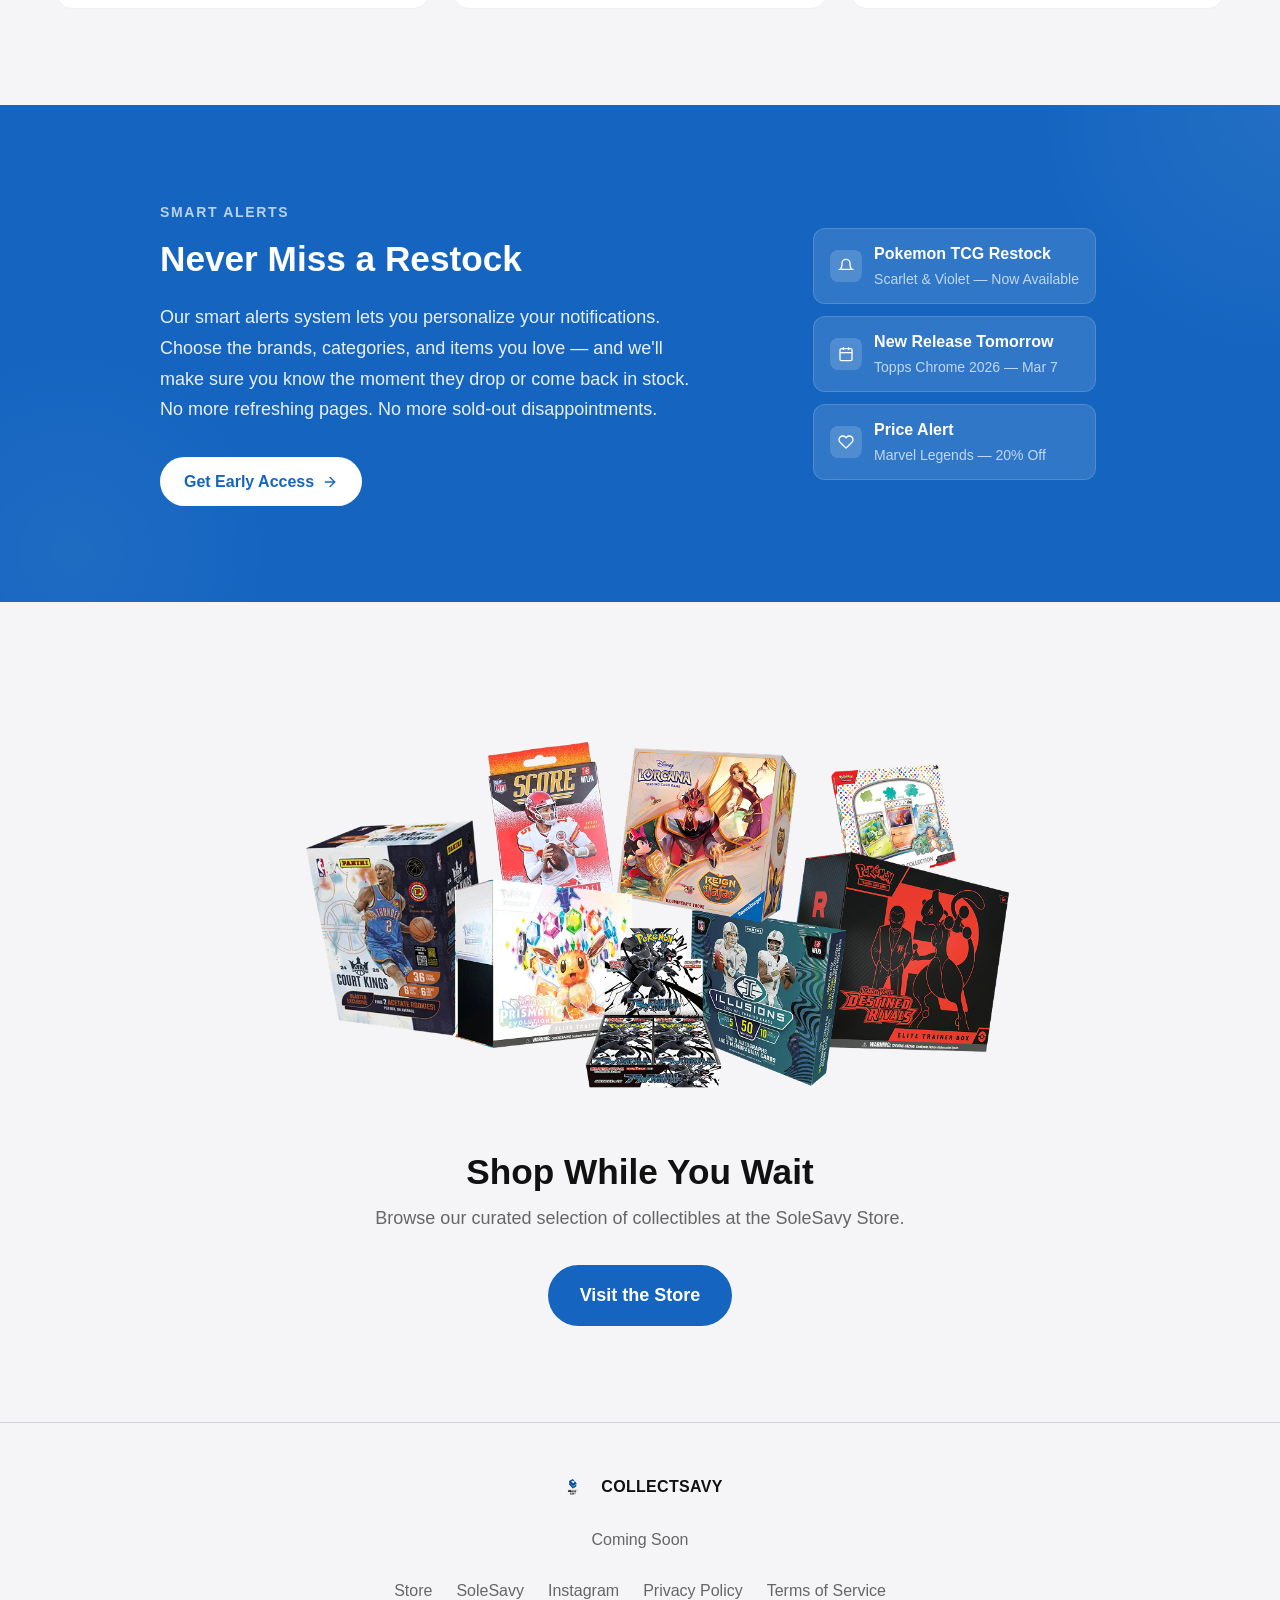
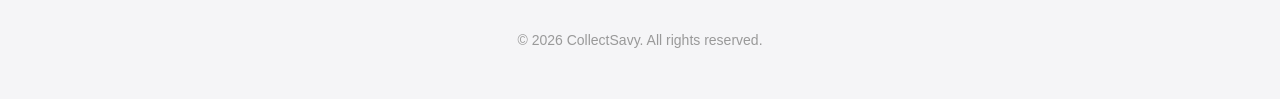
==== commit 3486e91c: "Add files via upload" ====
--- a/index.html
+++ b/index.html
@@ -5,9 +5,28 @@
 <meta name="viewport" content="width=device-width, initial-scale=1.0">
 <title>CollectSavy — The Collectibles App You've Been Waiting For</title>
 <meta name="description" content="Track release dates. Get restock alerts. Never miss a drop. CollectSavy is coming soon — the ultimate app for Pokemon cards, sports cards, toys, and more.">
-<meta property="og:title" content="CollectSavy — Coming Soon">
-<meta property="og:description" content="Track release dates. Get restock alerts. Never miss a drop. The collectibles app you've been waiting for.">
+<!-- Open Graph (Facebook, LinkedIn, iMessage, etc.) -->
+<meta property="og:title" content="CollectSavy — The Collectibles App You've Been Waiting For">
+<meta property="og:description" content="Track release dates. Get restock alerts. Never miss a drop. The ultimate app for Pokemon cards, sports cards, toys, and more.">
 <meta property="og:type" content="website">
+<meta property="og:url" content="https://collectsavy.com">
+<meta property="og:image" content="https://collectsavy.com/assets/og-image.png">
+<meta property="og:image:width" content="1200">
+<meta property="og:image:height" content="630">
+<meta property="og:image:alt" content="CollectSavy — The Collectibles App">
+<meta property="og:site_name" content="CollectSavy">
+
+<!-- Twitter / X -->
+<meta name="twitter:card" content="summary_large_image">
+<meta name="twitter:title" content="CollectSavy — The Collectibles App You've Been Waiting For">
+<meta name="twitter:description" content="Track release dates. Get restock alerts. Never miss a drop. The ultimate app for Pokemon cards, sports cards, toys, and more.">
+<meta name="twitter:image" content="https://collectsavy.com/assets/og-image.png">
+<meta name="twitter:image:alt" content="CollectSavy — The Collectibles App">
+
+<!-- Additional SEO -->
+<meta name="theme-color" content="#1565C0">
+<meta name="robots" content="index, follow">
+<link rel="canonical" href="https://collectsavy.com">
 
 <!-- Fonts: Clash Display (display) + Satoshi (body) from Fontshare -->
 <link href="https://api.fontshare.com/v2/css?f[]=clash-display@400,500,600,700&f[]=satoshi@300,400,500,700&display=swap" rel="stylesheet">
@@ -29,6 +48,9 @@
       </a>
       <nav class="site-header__nav" aria-label="Main navigation">
         <a href="https://store.solesavy.com" target="_blank" rel="noopener noreferrer" class="site-header__link">Shop</a>
+        <a href="https://www.instagram.com/collectsavy_" target="_blank" rel="noopener noreferrer" class="site-header__link site-header__ig" aria-label="Follow us on Instagram">
+          <svg width="20" height="20" viewBox="0 0 24 24" fill="none" stroke="currentColor" stroke-width="2" stroke-linecap="round" stroke-linejoin="round"><rect x="2" y="2" width="20" height="20" rx="5" ry="5"/><path d="M16 11.37A4 4 0 1 1 12.63 8 4 4 0 0 1 16 11.37z"/><line x1="17.5" y1="6.5" x2="17.51" y2="6.5"/></svg>
+        </a>
         <!-- Dark mode toggle (hidden for now)
         <button class="theme-toggle" data-theme-toggle aria-label="Switch to dark mode">
           <svg width="20" height="20" viewBox="0 0 24 24" fill="none" stroke="currentColor" stroke-width="2"><path d="M21 12.79A9 9 0 1 1 11.21 3 7 7 0 0 0 21 12.79z"/></svg>
@@ -63,14 +85,14 @@
 
         <div class="hero__form-wrapper">
           <form id="signup-form" class="hero__form" method="POST" action="https://solesavy.activehosted.com/proc.php" novalidate>
-            <input type="hidden" name="u" value="69AB321D6FF3D">
+            <input type="hidden" name="u" value="69AB3DCFD48FF">
             <input type="hidden" name="f" value="105">
             <input type="hidden" name="s">
             <input type="hidden" name="c" value="0">
             <input type="hidden" name="m" value="0">
             <input type="hidden" name="act" value="sub">
             <input type="hidden" name="v" value="2">
-            <input type="hidden" name="or" value="d41d193e-789c-421d-a49d-321ea3308400">
+            <input type="hidden" name="or" value="927e96ca-807d-4596-8324-8fb4b663a022">
             <label for="email-input" class="sr-only">Email address</label>
             <input
               type="text"
@@ -242,6 +264,9 @@
         <ul class="site-footer__links" role="list">
           <li><a href="https://store.solesavy.com" target="_blank" rel="noopener noreferrer">Store</a></li>
           <li><a href="https://solesavy.com" target="_blank" rel="noopener noreferrer">SoleSavy</a></li>
+          <li><a href="https://www.instagram.com/collectsavy_" target="_blank" rel="noopener noreferrer">Instagram</a></li>
+          <li><a href="./privacy-policy.html">Privacy Policy</a></li>
+          <li><a href="./tos.html">Terms of Service</a></li>
         </ul>
       </nav>
       <div class="site-footer__bottom">
